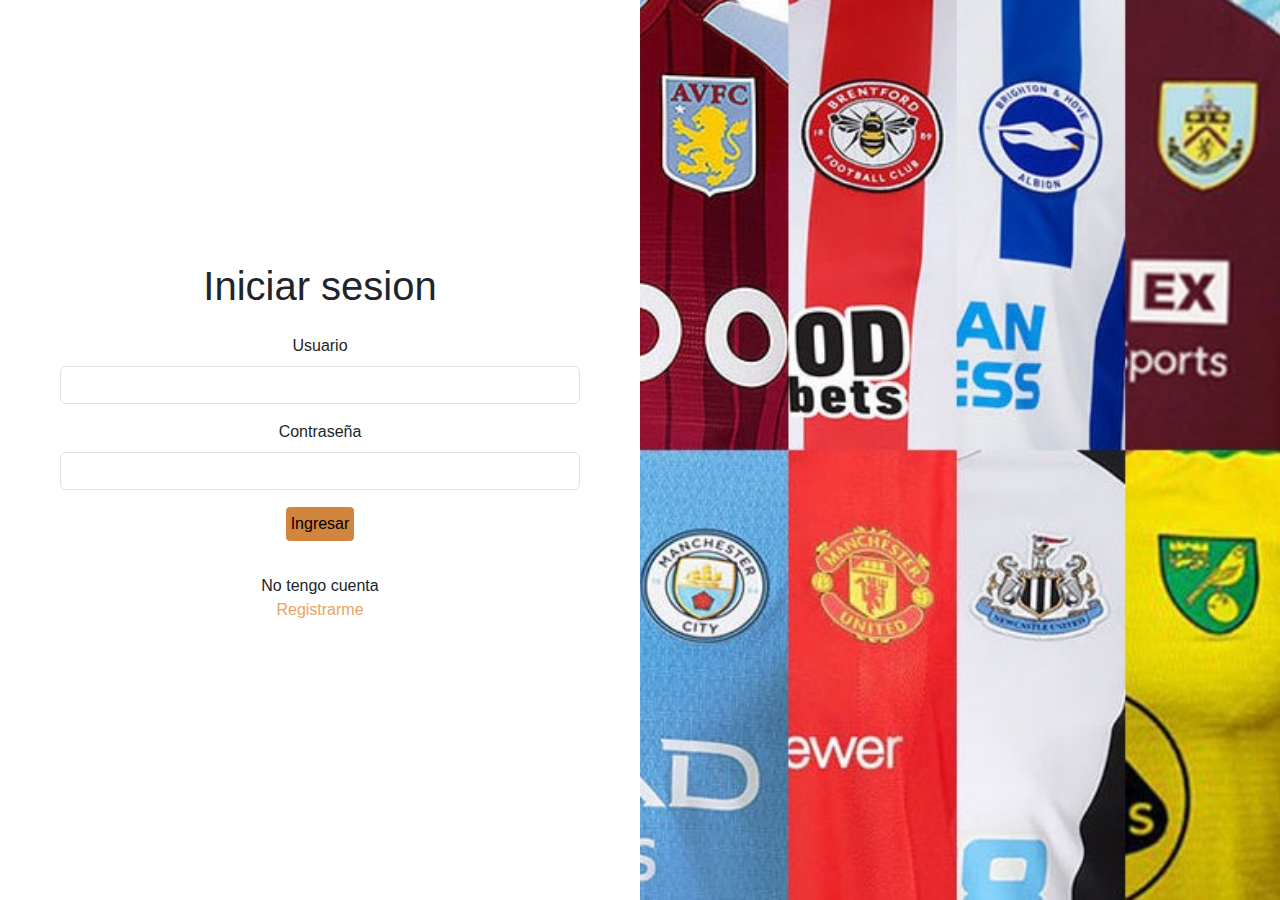
==== index.html @ 3524bc54 "entrega 3" ====
<!DOCTYPE html>
<html lang="es">

<head>
    <meta charset="UTF-8">
    <meta name="viewport" content="width=device-width, initial-scale=1.0">
    <title>CamisetasNGL | Iniciar Sesion</title>
    <link rel="shortcut icon" href="img/0-logo.jpg" type="image/x-icon">
    <link href="https://cdn.jsdelivr.net/npm/bootstrap@5.3.3/dist/css/bootstrap.min.css" rel="stylesheet"
        integrity="sha384-QWTKZyjpPEjISv5WaRU9OFeRpok6YctnYmDr5pNlyT2bRjXh0JMhjY6hW+ALEwIH" crossorigin="anonymous">
    <link rel="stylesheet" href="./css/estilo.css">
</head>

<body>
    <div class="container-fluid text-center px-0">
        <div class="row align-items-center mx-0">
            <div class="col">
                <h1>Iniciar sesion</h1>
                <form class="px-5" id="formIni">
                    <div class="mb-3 mt-4">
                        <label for="usuarioIni" class="form-label">Usuario</label>
                        <input type="text" class="form-control" id="usuarioIni" required>
                    </div>
                    <div class="mb-3">
                        <label for="contraseniaIni" class="form-label">Contraseña</label>
                        <input type="password" class="form-control" id="contraseniaIni" required>
                    </div>
                    <button type="submit" class="mb-2">Ingresar</button>
                    <div class="mt-4">
                        <p class="mb-0">No tengo cuenta</p>
                        <a class="px-2" href="html/registro.html">Registrarme</a>

                        <!-- texto dinamico -->
                        <p id="usuarioFalso"></p>
                    </div>

                </form>
                
            </div>
            <div class="col px-0">
                <img class="imgInicio" src="" alt="Imagen de camisetas de futbol">
            </div>
           
        </div>
    </div>


    <script src="/js/fondo.js"></script>
    <script src="/js/main.js"></script>

    <script src="https://cdn.jsdelivr.net/npm/bootstrap@5.3.3/dist/js/bootstrap.bundle.min.js"
        integrity="sha384-YvpcrYf0tY3lHB60NNkmXc5s9fDVZLESaAA55NDzOxhy9GkcIdslK1eN7N6jIeHz"
        crossorigin="anonymous"></script>

</body>

</html>
---- css/estilo.css ----
* {
    padding: 0;
    margin: 0;
}

body {
    font-family:sans-serif;
}

/* LOG Y SIGN */

.imgInicio {
    width: 50vw;
    height: 100vh;
    object-fit: cover;
}

/* link */

a {
    text-decoration: none;
    color: #eaa362;
}

a:hover {
    color: #d1853d;
}


/* PRODUCTOS */

/* camisetas */
.imgLogo {
    width: 50px;
}

.imgCarusel {
height: 50vh;
}


.contProductos {
    display: grid;
    grid-template-columns: repeat(3, 1fr);
    gap: 50px;
}

.imgProductos {
    max-width: 100%;
    border-top-left-radius: 20px;
    border-top-right-radius: 20px;
    border: 1px solid #eaa362;
}

.prodInfo {
    background-color:#eaa362;
    border-bottom-left-radius: 20px;
    border-bottom-right-radius: 20px;
}

.prodTexto {
    display: flex;
    justify-content: space-between;
    align-items: center;
    margin-left: 10px;
    margin-right: 10px;
}


.sinPais {
    color: red;
}

/* carrito */

.contCarrito {
    display: grid;
    flex-direction: column;
    gap: 10px;
    margin-bottom: 10px;
}

.prodCarrito {
    display: flex;
    gap: 30px;
    justify-content: space-between;
    padding-left: 10px;
    padding-right: 10px;
    background-color: white;
    border-radius: 10px;
}

.ventaCarrito {
    display: flex;
    justify-content: space-between;
}

.comprarCarrito {
    display: flex;
    align-self: center;
}

.totalCarrito {
    display: flex;
    margin-right: 10px;
    font-size: 110rem;
    align-items: center;
}

.divProductos {
    background-color: white;
}

.divCarrito {
    background-color: #eaa362;
}

/* footer */

footer {
    border-top: 2px solid #eaa362;
}

/* header */

nav {
    background-color: #eaa362;
}

/* COMPARTIDO */

/* botones */

button {
    background-color: #d1853d;
    padding: 5px;
    border: 1px solid white;
    border-radius: 5px;
    
}

button:hover {
    background-color: #fda34e;
}

button:active {
    background-color: #ff9838;
}
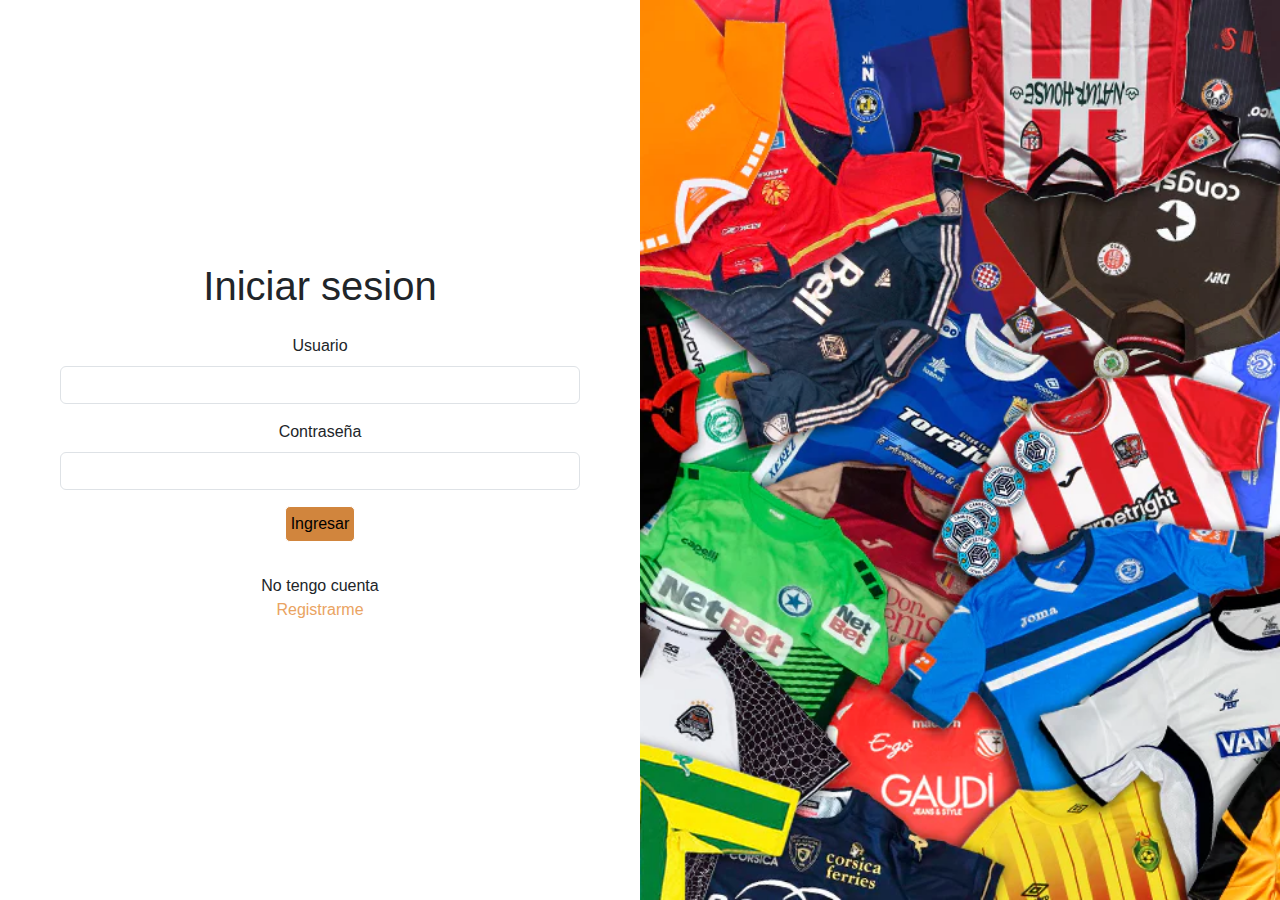
==== commit 3f42772c: "preentrega 3 avances" ====
--- a/index.html
+++ b/index.html
@@ -8,7 +8,7 @@
     <link rel="shortcut icon" href="img/0-logo.jpg" type="image/x-icon">
     <link href="https://cdn.jsdelivr.net/npm/bootstrap@5.3.3/dist/css/bootstrap.min.css" rel="stylesheet"
         integrity="sha384-QWTKZyjpPEjISv5WaRU9OFeRpok6YctnYmDr5pNlyT2bRjXh0JMhjY6hW+ALEwIH" crossorigin="anonymous">
-    <link rel="stylesheet" href="./css/estilo.css">
+    <link rel="stylesheet" href="css/estilo.css">
 </head>
 
 <body>
@@ -45,8 +45,8 @@
     </div>
 
 
-    <script src="/js/fondo.js"></script>
-    <script src="/js/main.js"></script>
+    <script src="js/fondo.js"></script>
+    <script src="js/main.js"></script>
 
     <script src="https://cdn.jsdelivr.net/npm/bootstrap@5.3.3/dist/js/bootstrap.bundle.min.js"
         integrity="sha384-YvpcrYf0tY3lHB60NNkmXc5s9fDVZLESaAA55NDzOxhy9GkcIdslK1eN7N6jIeHz"
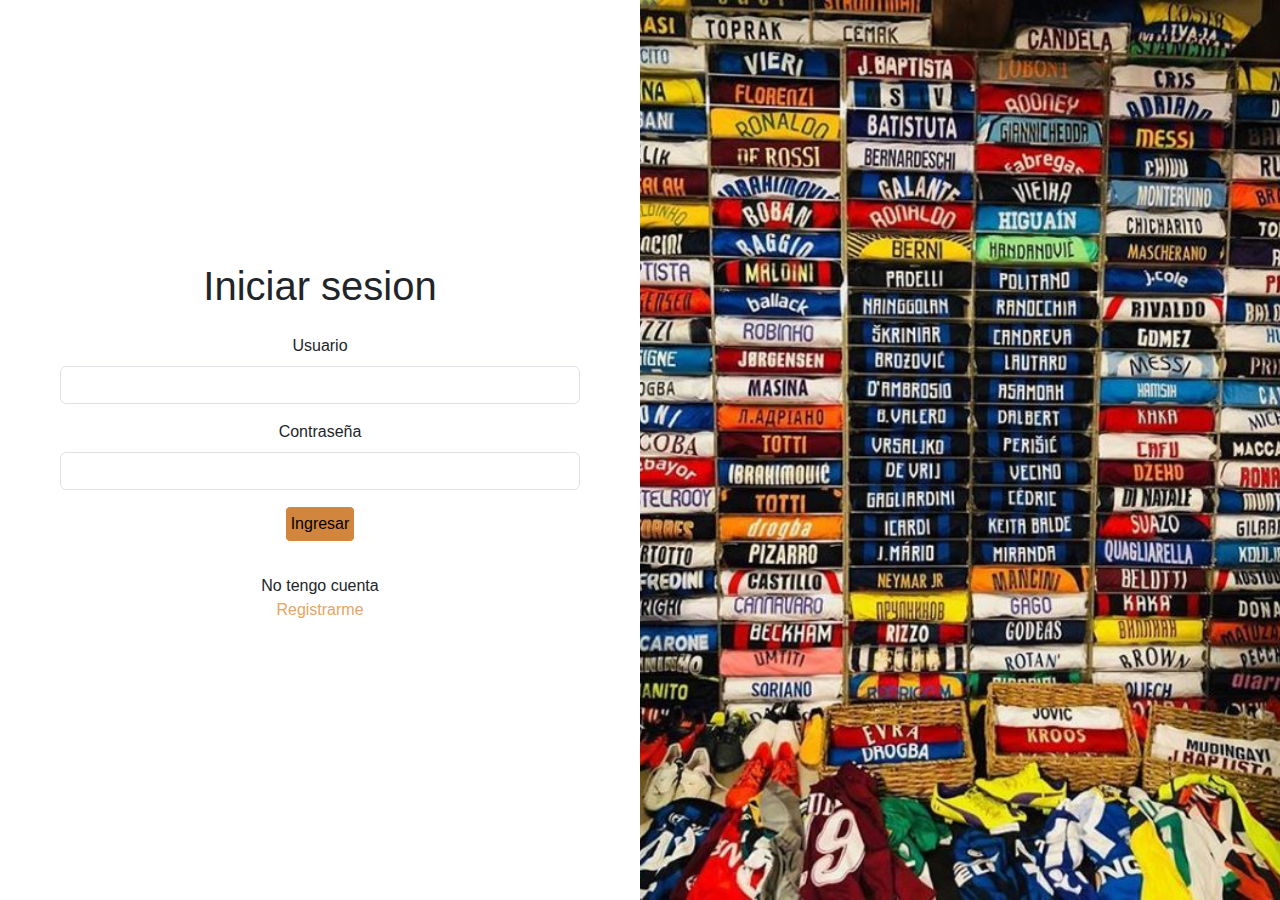
==== commit 87d12ccd: "avances pe3" ====
--- a/index.html
+++ b/index.html
@@ -38,7 +38,7 @@
                 
             </div>
             <div class="col px-0">
-                <img class="imgInicio" src="" alt="Imagen de camisetas de futbol">
+                <img class="imgInicio" id="fondoAleat" src="" alt="Imagen de camisetas de futbol">
             </div>
            
         </div>
